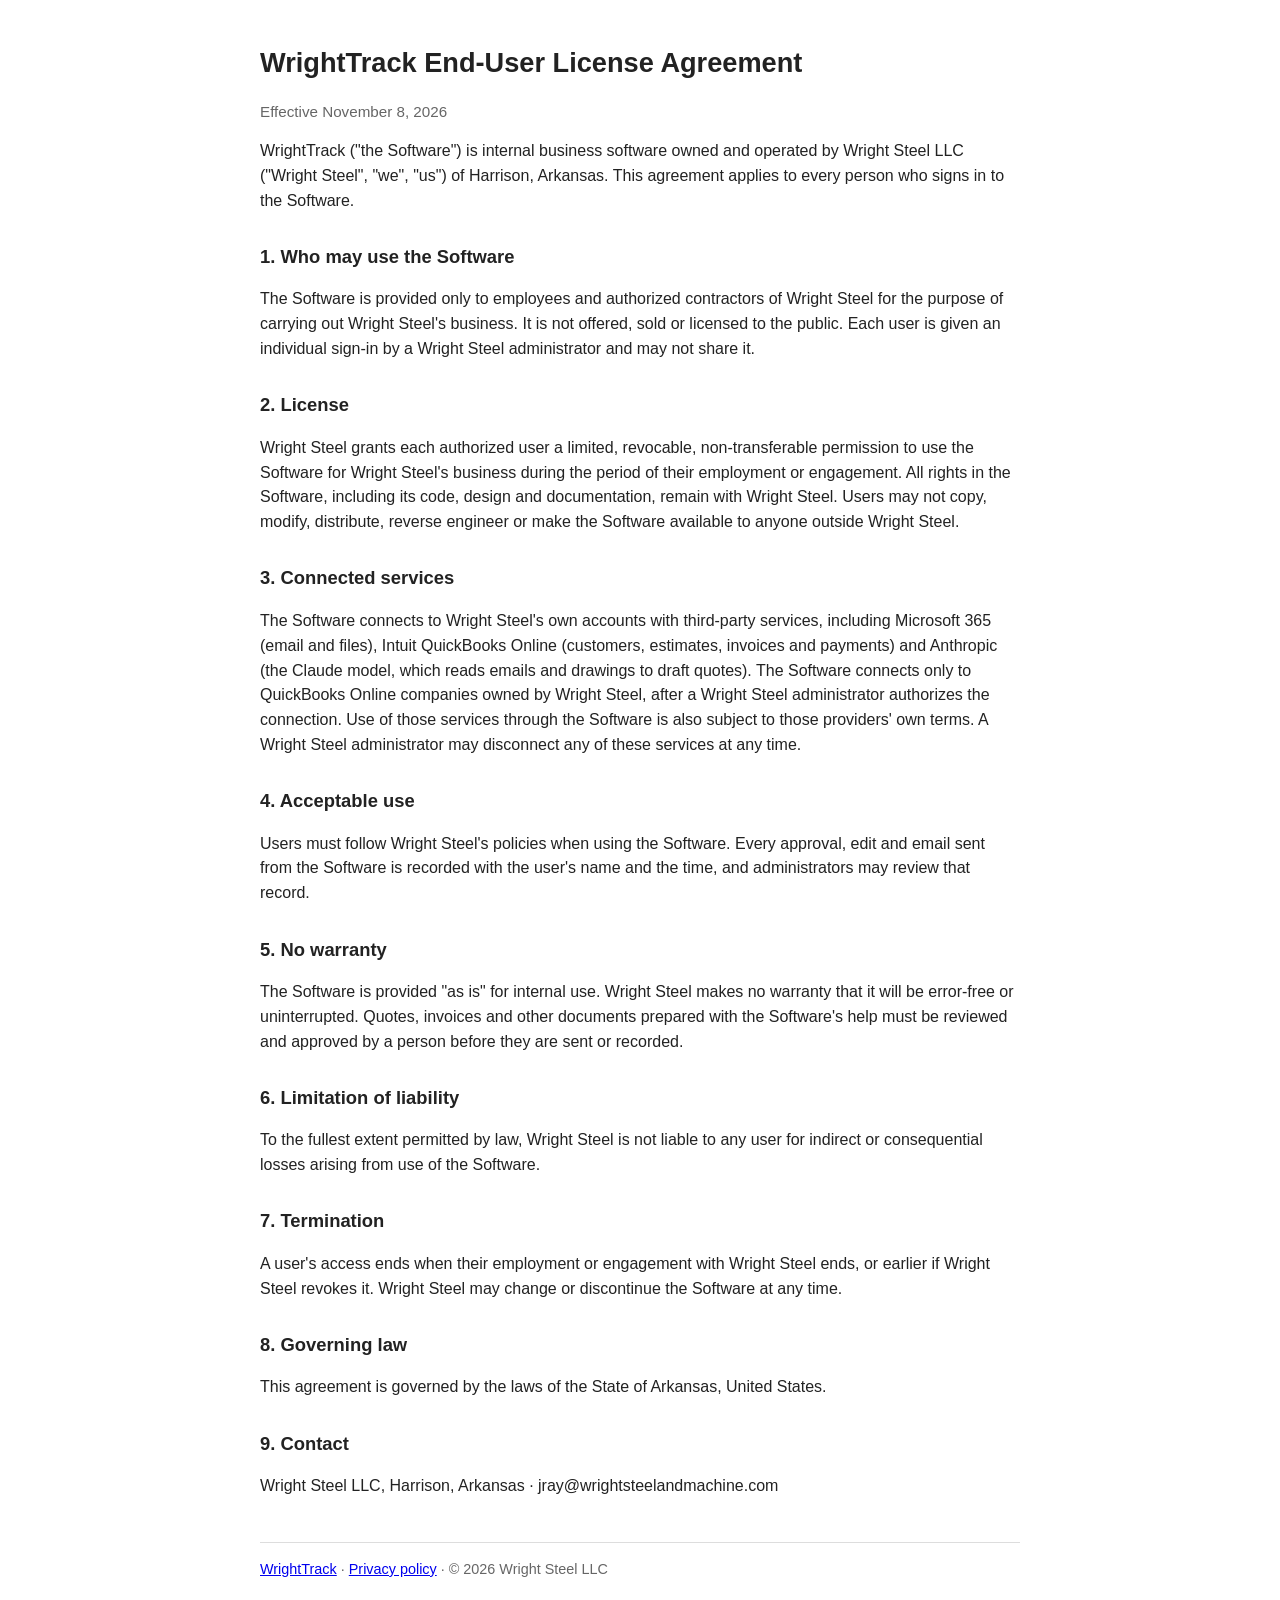
==== eula.html @ 8940cf02 "WrightTrack license agreement, privacy policy and disconnect notice Co-Authored-By: Claude Fable 5.1" ====
<!doctype html>
<html lang="en"><head><meta charset="utf-8"><meta name="viewport" content="width=device-width,initial-scale=1">
<title>WrightTrack End-User License Agreement</title><link rel="stylesheet" href="_style.css"></head>
<body>
<h1>WrightTrack End-User License Agreement</h1>
<p class="meta">Effective November 8, 2026</p>

<p>WrightTrack ("the Software") is internal business software owned and operated by Wright Steel LLC ("Wright Steel", "we", "us") of Harrison, Arkansas. This agreement applies to every person who signs in to the Software.</p>

<h2>1. Who may use the Software</h2>
<p>The Software is provided only to employees and authorized contractors of Wright Steel for the purpose of carrying out Wright Steel's business. It is not offered, sold or licensed to the public. Each user is given an individual sign-in by a Wright Steel administrator and may not share it.</p>

<h2>2. License</h2>
<p>Wright Steel grants each authorized user a limited, revocable, non-transferable permission to use the Software for Wright Steel's business during the period of their employment or engagement. All rights in the Software, including its code, design and documentation, remain with Wright Steel. Users may not copy, modify, distribute, reverse engineer or make the Software available to anyone outside Wright Steel.</p>

<h2>3. Connected services</h2>
<p>The Software connects to Wright Steel's own accounts with third-party services, including Microsoft 365 (email and files), Intuit QuickBooks Online (customers, estimates, invoices and payments) and Anthropic (the Claude model, which reads emails and drawings to draft quotes). The Software connects only to QuickBooks Online companies owned by Wright Steel, after a Wright Steel administrator authorizes the connection. Use of those services through the Software is also subject to those providers' own terms. A Wright Steel administrator may disconnect any of these services at any time.</p>

<h2>4. Acceptable use</h2>
<p>Users must follow Wright Steel's policies when using the Software. Every approval, edit and email sent from the Software is recorded with the user's name and the time, and administrators may review that record.</p>

<h2>5. No warranty</h2>
<p>The Software is provided "as is" for internal use. Wright Steel makes no warranty that it will be error-free or uninterrupted. Quotes, invoices and other documents prepared with the Software's help must be reviewed and approved by a person before they are sent or recorded.</p>

<h2>6. Limitation of liability</h2>
<p>To the fullest extent permitted by law, Wright Steel is not liable to any user for indirect or consequential losses arising from use of the Software.</p>

<h2>7. Termination</h2>
<p>A user's access ends when their employment or engagement with Wright Steel ends, or earlier if Wright Steel revokes it. Wright Steel may change or discontinue the Software at any time.</p>

<h2>8. Governing law</h2>
<p>This agreement is governed by the laws of the State of Arkansas, United States.</p>

<h2>9. Contact</h2>
<p>Wright Steel LLC, Harrison, Arkansas &middot; jray@wrightsteelandmachine.com</p>

<footer><a href="index.html">WrightTrack</a> &middot; <a href="privacy.html">Privacy policy</a> &middot; &copy; 2026 Wright Steel LLC</footer>
</body></html>
---- _style.css ----
body{font-family:Segoe UI,Arial,sans-serif;line-height:1.55;max-width:760px;margin:0 auto;padding:24px 16px;color:#222;background:#fff}
h1{font-size:1.7rem;margin-bottom:.2em}h2{font-size:1.15rem;margin-top:1.6em}
.meta{color:#666;font-size:.95rem}nav a{margin-right:16px}
footer{margin-top:3em;color:#666;font-size:.9rem;border-top:1px solid #ddd;padding-top:1em}
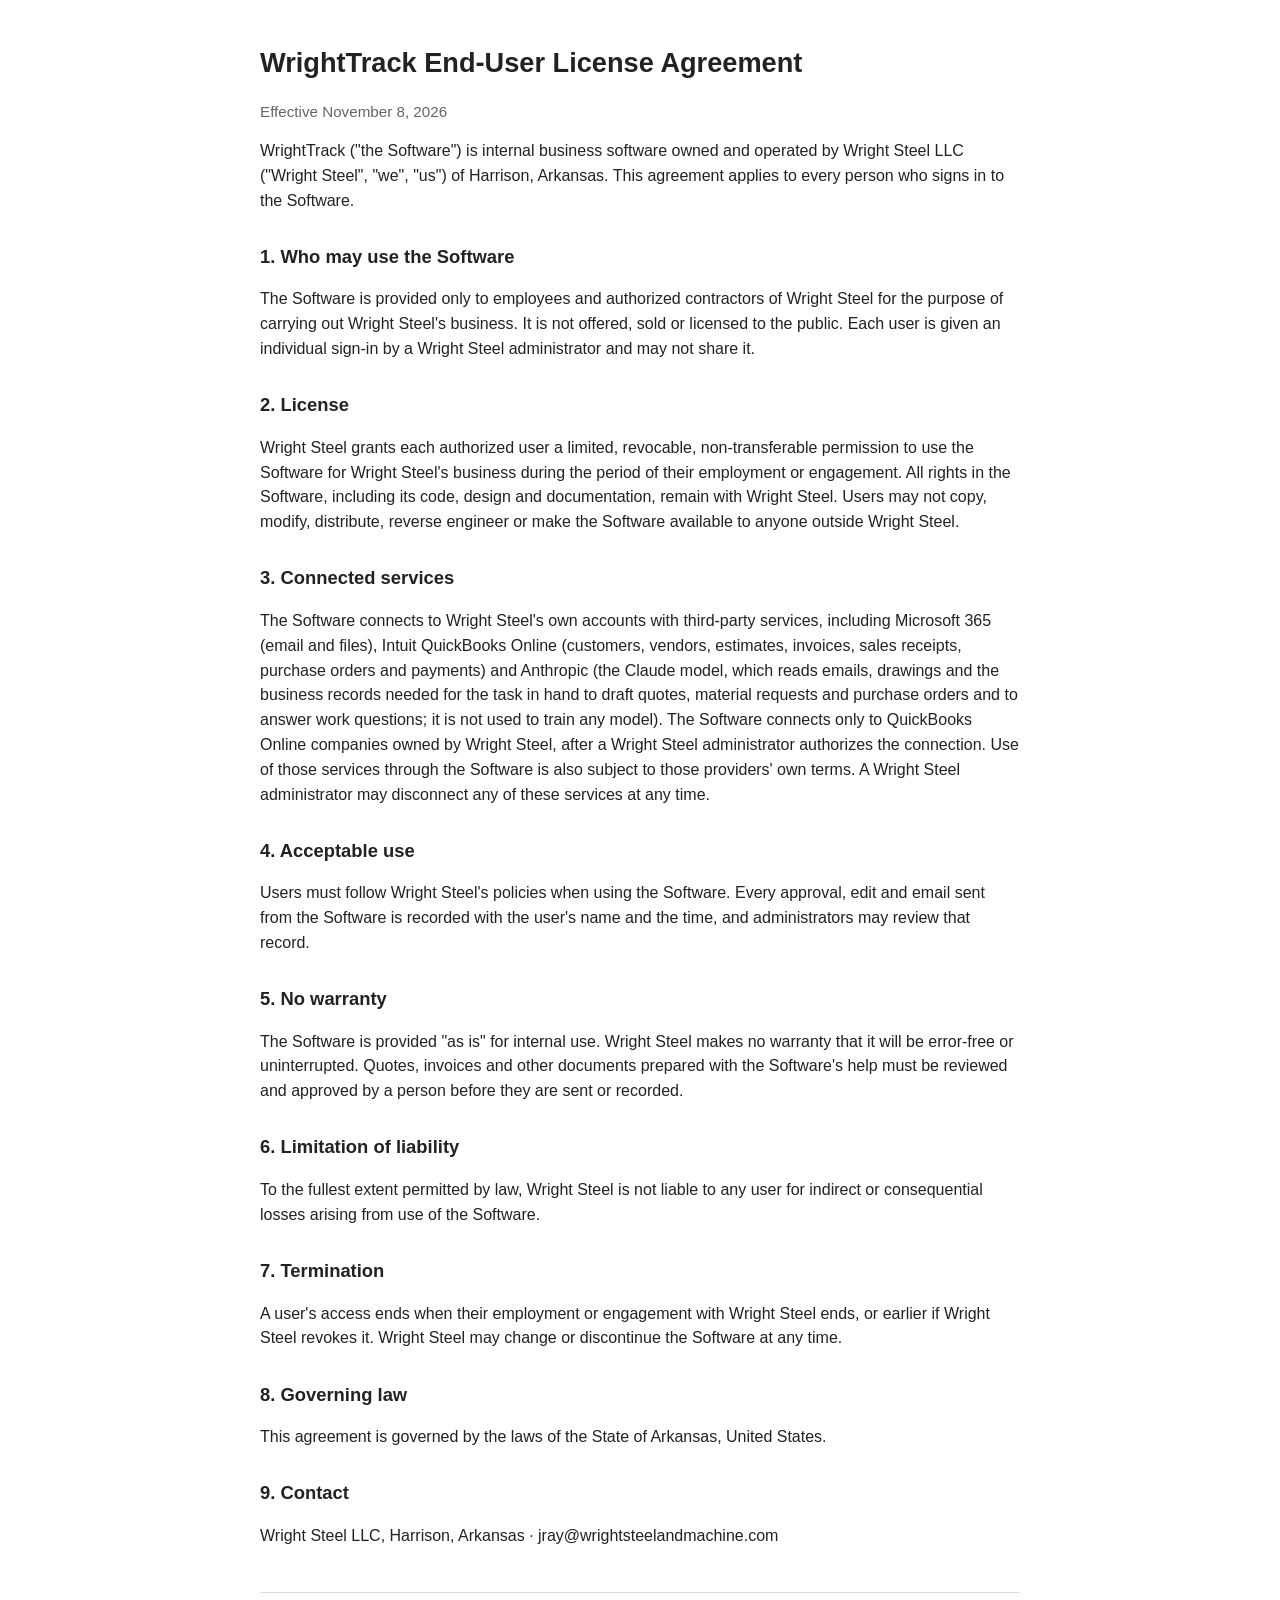
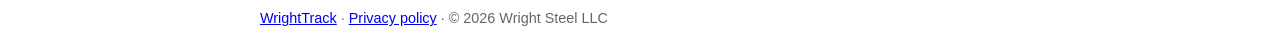
==== commit fbc028dc: "Privacy policy and license: say what Claude reads, and that QuickBooks data trains no model Co-Autho" ====
--- a/eula.html
+++ b/eula.html
@@ -14,7 +14,7 @@
 <p>Wright Steel grants each authorized user a limited, revocable, non-transferable permission to use the Software for Wright Steel's business during the period of their employment or engagement. All rights in the Software, including its code, design and documentation, remain with Wright Steel. Users may not copy, modify, distribute, reverse engineer or make the Software available to anyone outside Wright Steel.</p>
 
 <h2>3. Connected services</h2>
-<p>The Software connects to Wright Steel's own accounts with third-party services, including Microsoft 365 (email and files), Intuit QuickBooks Online (customers, estimates, invoices and payments) and Anthropic (the Claude model, which reads emails and drawings to draft quotes). The Software connects only to QuickBooks Online companies owned by Wright Steel, after a Wright Steel administrator authorizes the connection. Use of those services through the Software is also subject to those providers' own terms. A Wright Steel administrator may disconnect any of these services at any time.</p>
+<p>The Software connects to Wright Steel's own accounts with third-party services, including Microsoft 365 (email and files), Intuit QuickBooks Online (customers, vendors, estimates, invoices, sales receipts, purchase orders and payments) and Anthropic (the Claude model, which reads emails, drawings and the business records needed for the task in hand to draft quotes, material requests and purchase orders and to answer work questions; it is not used to train any model). The Software connects only to QuickBooks Online companies owned by Wright Steel, after a Wright Steel administrator authorizes the connection. Use of those services through the Software is also subject to those providers' own terms. A Wright Steel administrator may disconnect any of these services at any time.</p>
 
 <h2>4. Acceptable use</h2>
 <p>Users must follow Wright Steel's policies when using the Software. Every approval, edit and email sent from the Software is recorded with the user's name and the time, and administrators may review that record.</p>
